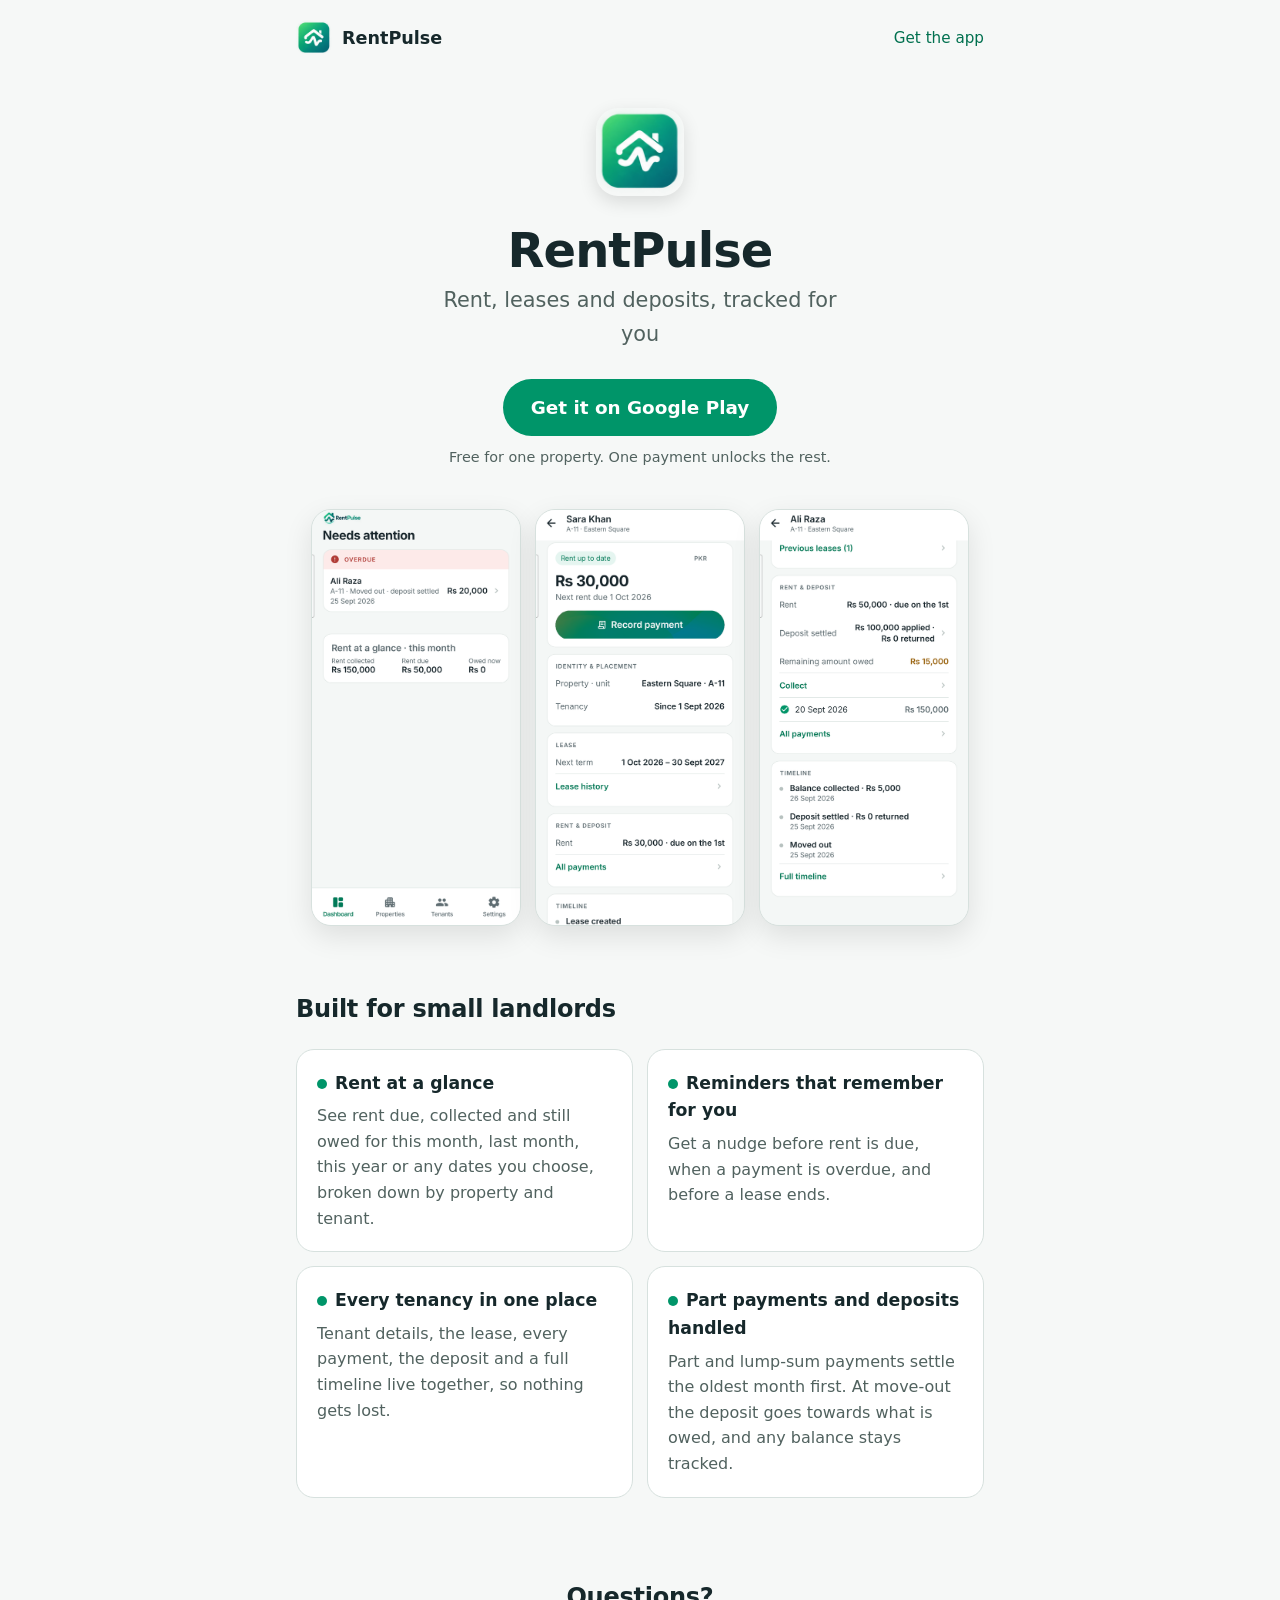
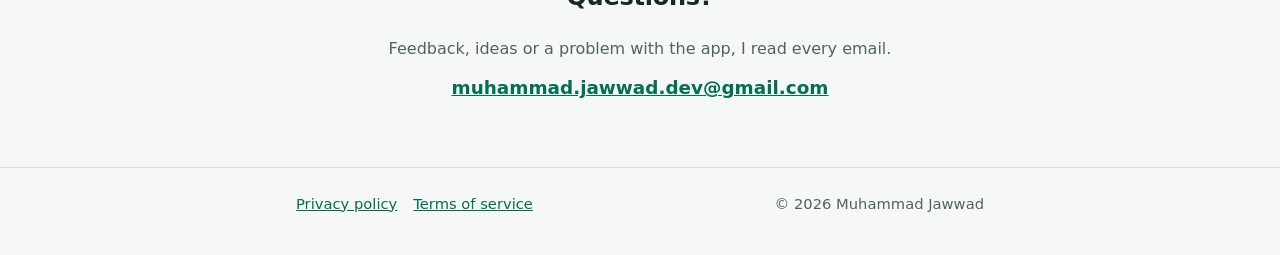
==== index.html @ 375cb02e "Landing page Co-Authored-By: Claude Opus 5.5 <noreply@anthropic.com>" ====
<!DOCTYPE html>
<html lang="en">
<head>
<meta charset="utf-8">
<meta name="viewport" content="width=device-width, initial-scale=1">
<title>RentPulse — rent, leases and deposits, tracked for you</title>
<meta name="description" content="RentPulse keeps track of your tenants, rent, leases and deposits, and reminds you when something needs your attention.">
<link rel="icon" href="assets/app-icon.png">
<link rel="stylesheet" href="styles.css">
</head>
<body>
<header class="site-header">
  <div class="wrap">
    <a class="brand" href="index.html"><img src="assets/app-icon.png" alt="" width="36" height="36">RentPulse</a>
    <a class="back" href="https://play.google.com/store/apps/details?id=dev.jawwad.rentpulse">Get the app</a>
  </div>
</header>
<main class="wrap">
<section class="hero" aria-labelledby="title">
  <img class="icon" src="assets/app-icon.png" alt="RentPulse app icon" width="88" height="88">
  <h1 id="title">RentPulse</h1>
  <p class="tagline">Rent, leases and deposits, tracked for you</p>
  <a class="cta" href="https://play.google.com/store/apps/details?id=dev.jawwad.rentpulse">Get it on Google Play</a>
  <span class="cta-note">Free for one property. One payment unlocks the rest.</span>
  <div class="shots">
    <img src="assets/screen-dashboard.png" alt="RentPulse home screen showing a tenant whose rent is overdue and this month's rent at a glance" width="540" height="1077">
    <img src="assets/screen-tenant.png" alt="A tenant's page showing rent up to date, the lease term and rent details" width="540" height="1077">
    <img src="assets/screen-deposit.png" alt="A former tenant's page showing the deposit settlement, the balance still owed and a timeline" width="540" height="1077">
  </div>
</section>

<section aria-labelledby="features-title">
  <h2 id="features-title">Built for small landlords</h2>
  <div class="features">
    <div class="feature"><h3><span class="dot" aria-hidden="true"></span>Rent at a glance</h3><p>See rent due, collected and still owed for this month, last month, this year or any dates you choose, broken down by property and tenant.</p></div>
    <div class="feature"><h3><span class="dot" aria-hidden="true"></span>Reminders that remember for you</h3><p>Get a nudge before rent is due, when a payment is overdue, and before a lease ends.</p></div>
    <div class="feature"><h3><span class="dot" aria-hidden="true"></span>Every tenancy in one place</h3><p>Tenant details, the lease, every payment, the deposit and a full timeline live together, so nothing gets lost.</p></div>
    <div class="feature"><h3><span class="dot" aria-hidden="true"></span>Part payments and deposits handled</h3><p>Part and lump-sum payments settle the oldest month first. At move-out the deposit goes towards what is owed, and any balance stays tracked.</p></div>
  </div>
</section>

<section class="contact" aria-labelledby="contact-title">
  <h2 id="contact-title">Questions?</h2>
  <p>Feedback, ideas or a problem with the app, I read every email.</p>
  <a class="email" href="mailto:muhammad.jawwad.dev@gmail.com">muhammad.jawwad.dev@gmail.com</a>
</section>
</main>
<footer class="site-footer">
  <div class="wrap">
    <nav aria-label="Legal"><a href="privacy.html">Privacy policy</a><a href="terms.html">Terms of service</a></nav>
    <span>&copy; 2026 Muhammad Jawwad</span>
  </div>
</footer>
</body>
</html>
---- styles.css ----
/* RentPulse landing — one stylesheet for every page. No fonts, frameworks or scripts. */

:root {
  --accent: #009569;          /* BrandPrimary. Fills behind large bold text only (3.8:1 with white). */
  --accent-ink: #00704f;      /* Links and small accent text (5.4:1 on the page background). */
  --accent-soft: #e3f4ee;
  --ink: #16282b;
  --ink-muted: #51625f;
  --line: #d7e1de;
  --page: #f6f8f7;
  --card: #ffffff;
  --radius: 18px;
}

@media (prefers-color-scheme: dark) {
  :root {
    --accent-ink: #5fd3a6;
    --accent-soft: #15332b;
    --ink: #e4edeb;
    --ink-muted: #9fb2ae;
    --line: #2a3b3e;
    --page: #0f1a1c;
    --card: #17282b;
  }
}

* { box-sizing: border-box; }

html { -webkit-text-size-adjust: 100%; }

body {
  margin: 0;
  font-family: system-ui, -apple-system, "Segoe UI", Roboto, "Helvetica Neue", Arial, sans-serif;
  line-height: 1.6;
  color: var(--ink);
  background: var(--page);
}

a { color: var(--accent-ink); }

img { max-width: 100%; height: auto; }

.wrap { max-width: 720px; margin: 0 auto; padding: 0 16px; }

/* Header */
.site-header { padding: 20px 0; }
.site-header .wrap { display: flex; align-items: center; justify-content: space-between; gap: 12px; }
.brand { display: inline-flex; align-items: center; gap: 10px; text-decoration: none; color: var(--ink); font-weight: 700; font-size: 1.1rem; }
.brand img { width: 36px; height: 36px; border-radius: 9px; }
.back { font-size: 0.95rem; text-decoration: none; }

/* Hero */
.hero { text-align: center; padding: 32px 0 16px; }
.hero .icon { width: 88px; height: 88px; border-radius: 22px; box-shadow: 0 6px 18px rgba(0, 0, 0, 0.12); }
.hero h1 { font-size: clamp(2.2rem, 7vw, 3rem); line-height: 1.1; margin: 20px 0 8px; letter-spacing: -0.02em; }
.hero .tagline { font-size: clamp(1.1rem, 3.6vw, 1.3rem); color: var(--ink-muted); margin: 0 auto 28px; max-width: 30ch; }

.cta {
  display: inline-block;
  background: var(--accent);
  color: #fff;
  font-weight: 700;
  font-size: 1.15rem;          /* large bold: 3.8:1 meets WCAG's large-text threshold */
  text-decoration: none;
  padding: 14px 28px;
  border-radius: 999px;
}
.cta:hover, .cta:focus-visible { filter: brightness(0.92); }
.cta-note { display: block; margin-top: 10px; font-size: 0.9rem; color: var(--ink-muted); }

.shots { display: flex; gap: 14px; justify-content: center; margin: 40px 0 8px; }
.shots img {
  width: calc((100% - 28px) / 3);
  max-width: 210px;
  border-radius: 20px;
  border: 1px solid var(--line);
  box-shadow: 0 10px 28px rgba(0, 0, 0, 0.10);
  background: var(--card);
}

/* Sections */
section { padding: 40px 0; }
section h2 { font-size: 1.5rem; margin: 0 0 20px; letter-spacing: -0.01em; }

.features { display: grid; gap: 14px; grid-template-columns: 1fr; }
@media (min-width: 600px) { .features { grid-template-columns: 1fr 1fr; } }
.feature { background: var(--card); border: 1px solid var(--line); border-radius: var(--radius); padding: 20px; }
.feature h3 { margin: 0 0 6px; font-size: 1.08rem; }
.feature p { margin: 0; color: var(--ink-muted); }
.feature .dot { display: inline-block; width: 10px; height: 10px; border-radius: 50%; background: var(--accent); margin-right: 8px; vertical-align: middle; }

.contact { text-align: center; }
.contact p { color: var(--ink-muted); margin: 0 0 12px; }
.contact .email { font-size: 1.15rem; font-weight: 600; }

/* Footer */
.site-footer { border-top: 1px solid var(--line); padding: 24px 0 40px; margin-top: 24px; font-size: 0.92rem; color: var(--ink-muted); }
.site-footer .wrap { display: flex; flex-wrap: wrap; gap: 8px 20px; justify-content: space-between; }
.site-footer nav a { margin-right: 16px; }

/* Legal pages */
.legal { padding: 8px 0 24px; }
.legal h1 { font-size: clamp(1.7rem, 5vw, 2.2rem); line-height: 1.2; letter-spacing: -0.01em; }
.legal h2 { margin-top: 2em; font-size: 1.25rem; }
.legal table { border-collapse: collapse; width: 100%; font-size: 0.95em; display: block; overflow-x: auto; }
.legal th, .legal td { border: 1px solid var(--line); padding: 8px 10px; text-align: left; vertical-align: top; }
.legal th { background: var(--accent-soft); }
.legal a { word-break: break-word; }
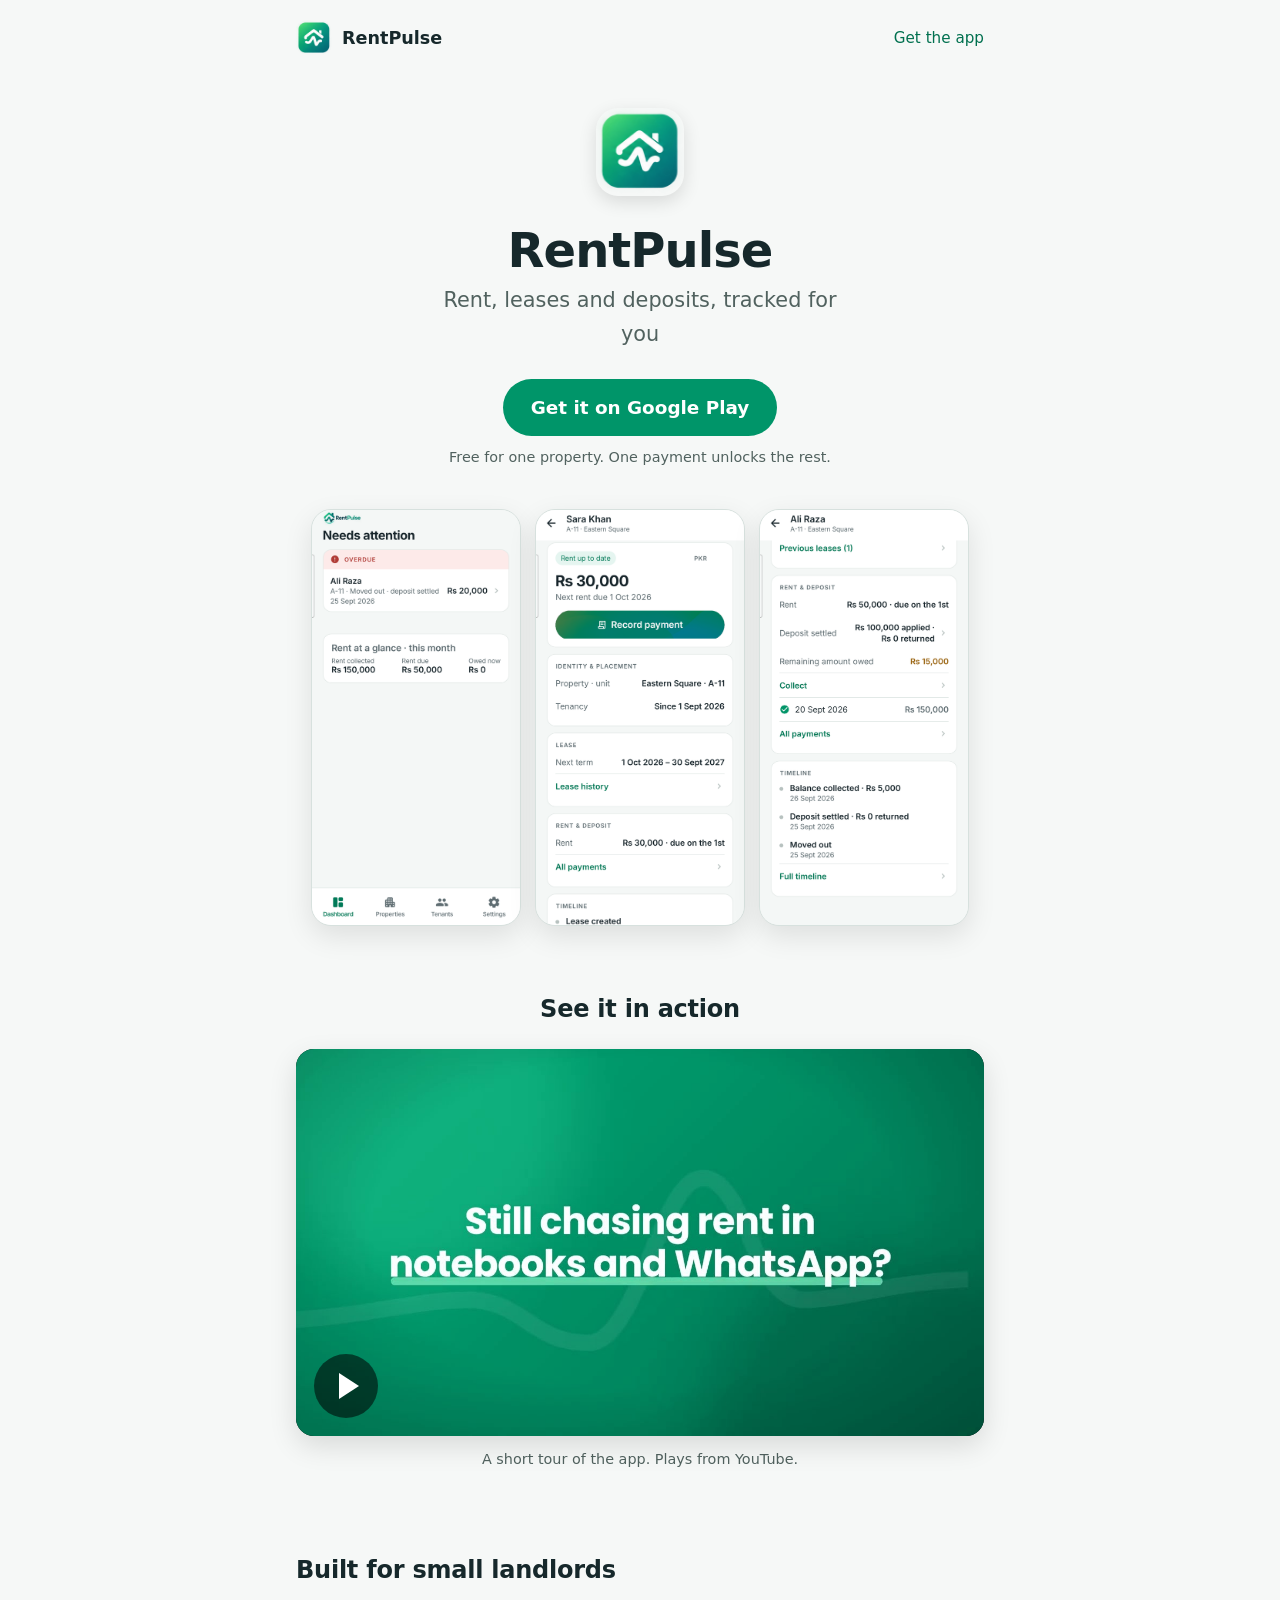
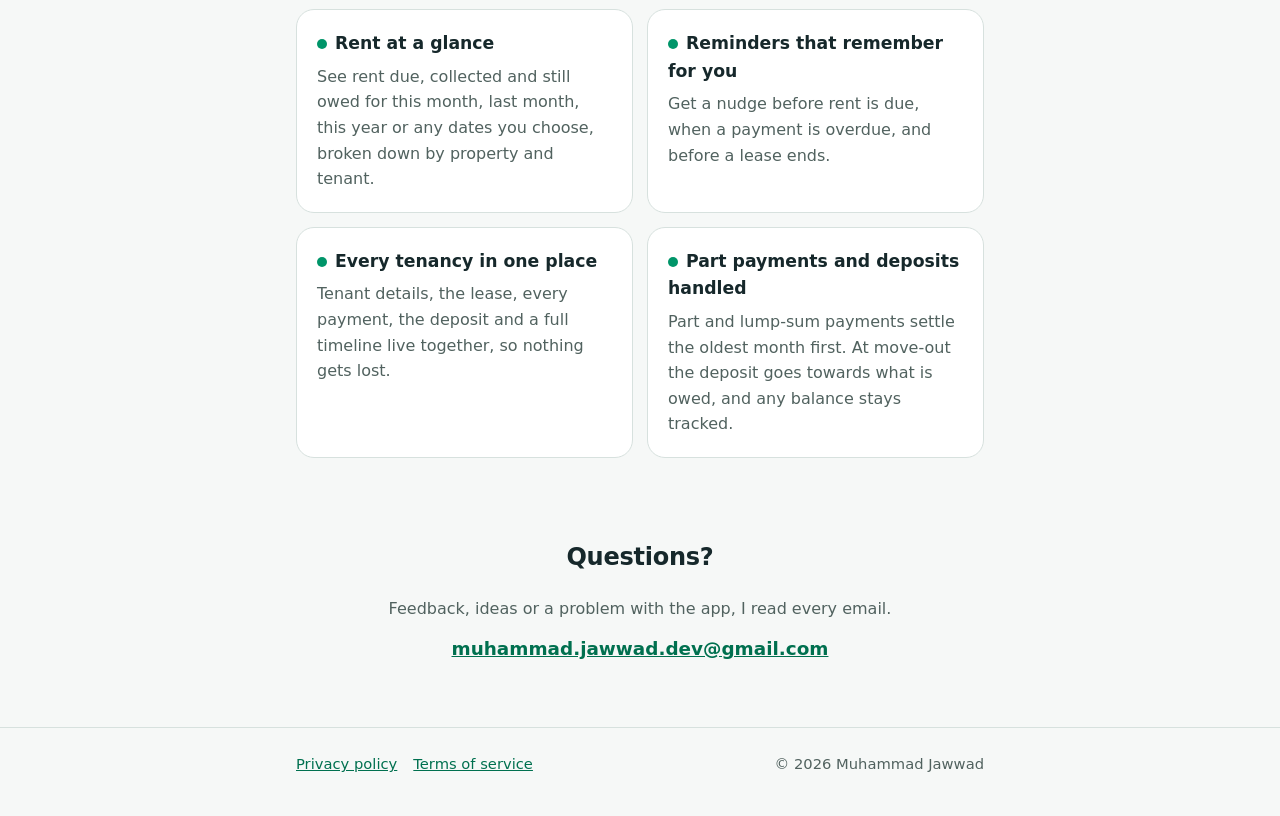
==== commit 3e398529: "Add the promo video, loaded from YouTube only when played Co-Authored-By: Claude Opus 5.5 <noreply@a" ====
--- a/index.html
+++ b/index.html
@@ -29,6 +29,16 @@
   </div>
 </section>
 
+<section class="video" aria-labelledby="video-title">
+  <h2 id="video-title">See it in action</h2>
+  <!-- A local poster until clicked, so the page loads nothing from YouTube unless the visitor asks. -->
+  <a class="video-frame" href="https://www.youtube.com/watch?v=L1wYEZfRYd0" data-youtube="L1wYEZfRYd0">
+    <img src="assets/video-poster.jpg" alt="Play the RentPulse video: Still chasing rent in notebooks and WhatsApp?" width="1280" height="720" loading="lazy">
+    <span class="play" aria-hidden="true"></span>
+  </a>
+  <p class="video-note">A short tour of the app. Plays from YouTube.</p>
+</section>
+
 <section aria-labelledby="features-title">
   <h2 id="features-title">Built for small landlords</h2>
   <div class="features">
@@ -51,5 +61,18 @@
     <span>&copy; 2026 Muhammad Jawwad</span>
   </div>
 </footer>
+<script>
+document.querySelectorAll('[data-youtube]').forEach(function (link) {
+  link.addEventListener('click', function (e) {
+    e.preventDefault();
+    var frame = document.createElement('iframe');
+    frame.src = 'https://www.youtube-nocookie.com/embed/' + link.dataset.youtube + '?autoplay=1&rel=0';
+    frame.title = 'RentPulse video';
+    frame.allow = 'autoplay; encrypted-media; picture-in-picture; fullscreen';
+    frame.allowFullscreen = true;
+    link.replaceWith(frame);
+  });
+});
+</script>
 </body>
 </html>
--- a/styles.css
+++ b/styles.css
@@ -1,4 +1,4 @@
-/* RentPulse landing — one stylesheet for every page. No fonts, frameworks or scripts. */
+/* RentPulse landing — one stylesheet for every page. No fonts or frameworks; one small inline script loads the video on click. */
 
 :root {
   --accent: #009569;          /* BrandPrimary. Fills behind large bold text only (3.8:1 with white). */
@@ -82,6 +82,36 @@
 section { padding: 40px 0; }
 section h2 { font-size: 1.5rem; margin: 0 0 20px; letter-spacing: -0.01em; }
 
+/* Video: a local poster until clicked, then the YouTube player in the same 16:9 box. */
+.video { text-align: center; }
+.video-frame, .video iframe {
+  display: block;
+  position: relative;
+  width: 100%;
+  aspect-ratio: 16 / 9;
+  border: 0;
+  border-radius: var(--radius);
+  overflow: hidden;
+  box-shadow: 0 10px 28px rgba(0, 0, 0, 0.12);
+  background: #000;
+}
+.video-frame img { display: block; width: 100%; height: 100%; object-fit: cover; }
+.video-frame .play {
+  position: absolute; left: 18px; bottom: 18px;   /* a corner, clear of the poster's headline */
+  width: 64px; height: 64px;
+  border-radius: 50%;
+  background: rgba(0, 0, 0, 0.55);
+  transition: transform 0.15s ease, background 0.15s ease;
+}
+.video-frame .play::after {
+  content: ""; position: absolute; left: 25px; top: 19px;
+  border-style: solid; border-width: 13px 0 13px 20px;
+  border-color: transparent transparent transparent #fff;
+}
+.video-frame:hover .play, .video-frame:focus-visible .play { transform: scale(1.08); background: var(--accent); }
+.video-frame:focus-visible { outline: 3px solid var(--accent-ink); outline-offset: 3px; }
+.video-note { margin: 12px 0 0; font-size: 0.9rem; color: var(--ink-muted); }
+
 .features { display: grid; gap: 14px; grid-template-columns: 1fr; }
 @media (min-width: 600px) { .features { grid-template-columns: 1fr 1fr; } }
 .feature { background: var(--card); border: 1px solid var(--line); border-radius: var(--radius); padding: 20px; }
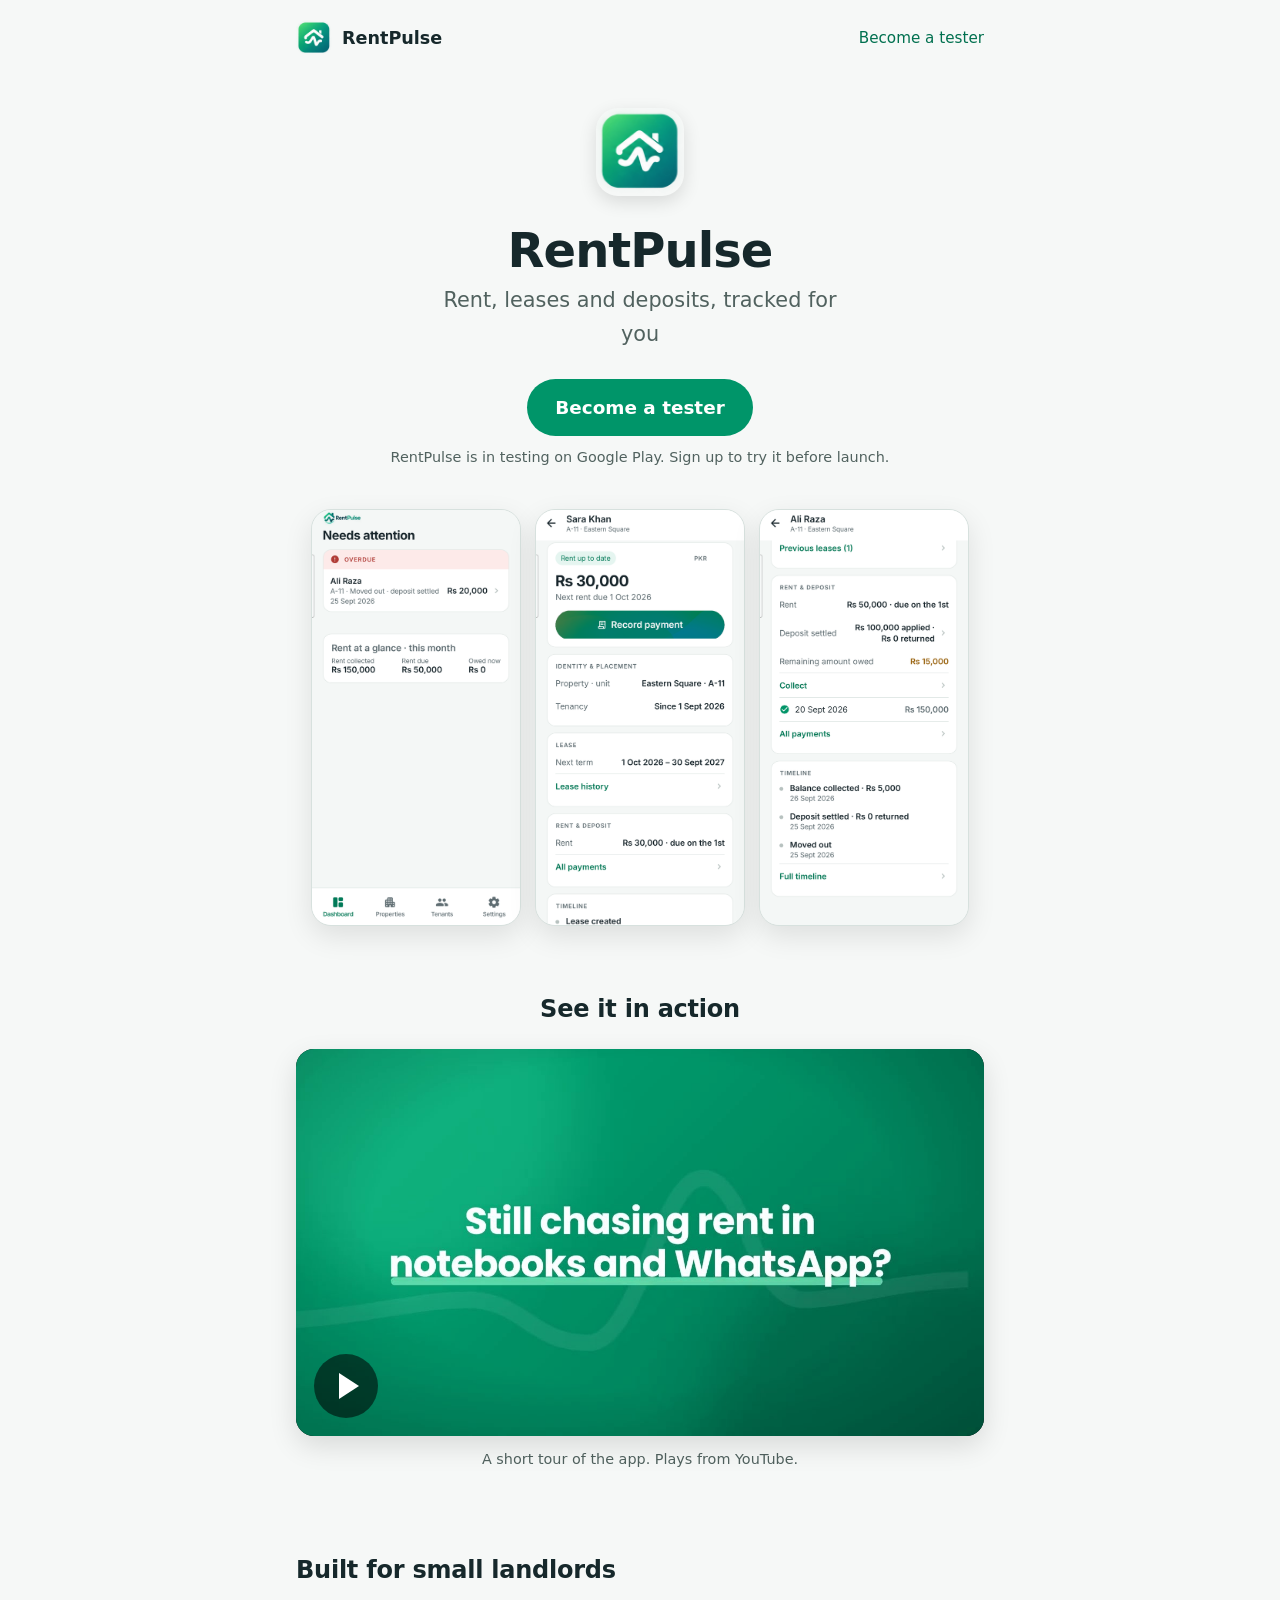
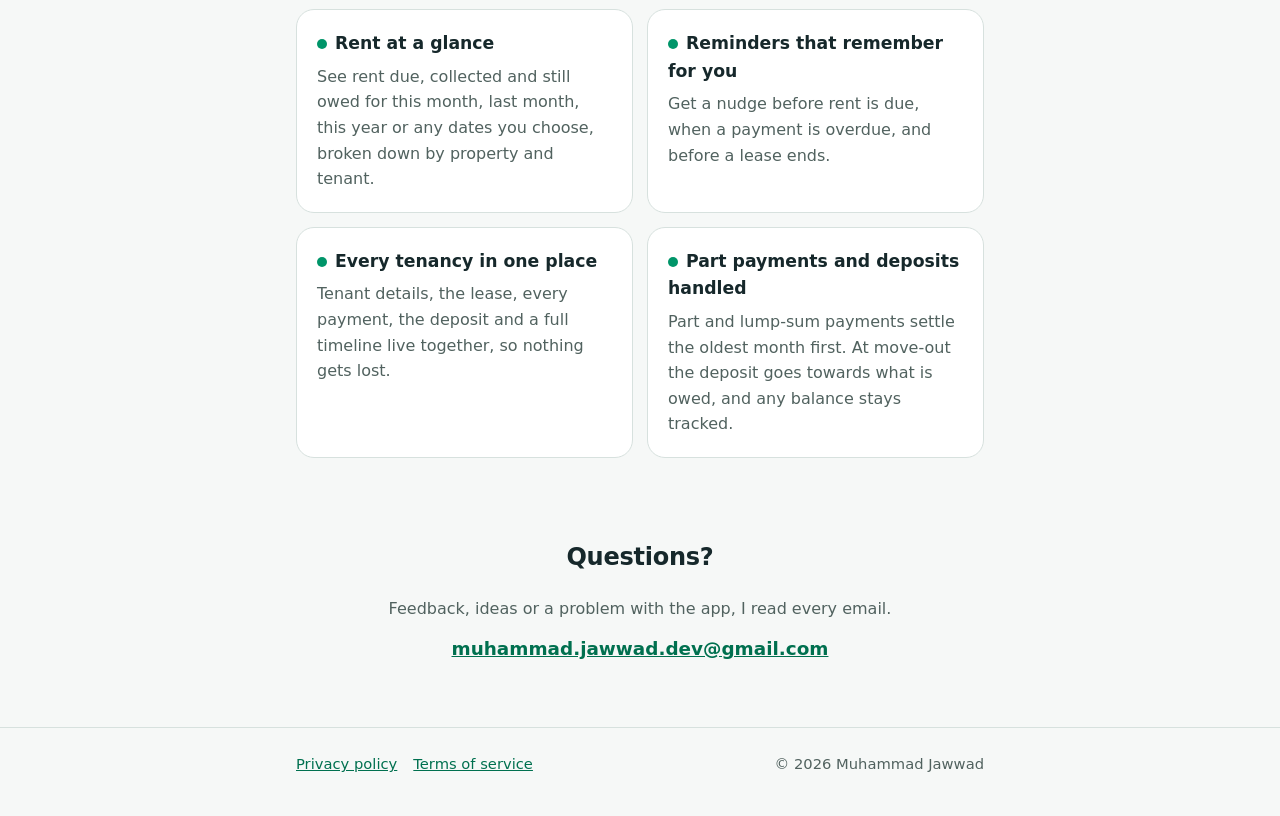
==== commit 9295bf24: "Point the landing buttons at the tester sign-up form until launch Co-Authored-By: Claude Opus 5.5 <n" ====
--- a/index.html
+++ b/index.html
@@ -12,7 +12,7 @@
 <header class="site-header">
   <div class="wrap">
     <a class="brand" href="index.html"><img src="assets/app-icon.png" alt="" width="36" height="36">RentPulse</a>
-    <a class="back" href="https://play.google.com/store/apps/details?id=dev.jawwad.rentpulse">Get the app</a>
+    <a class="back" href="https://docs.google.com/forms/d/e/1FAIpQLSf4WM2dcnaSzgVcKShWQMtfykzJgLSQhQq3bov_GefftfD57w/viewform">Become a tester</a>
   </div>
 </header>
 <main class="wrap">
@@ -20,8 +20,10 @@
   <img class="icon" src="assets/app-icon.png" alt="RentPulse app icon" width="88" height="88">
   <h1 id="title">RentPulse</h1>
   <p class="tagline">Rent, leases and deposits, tracked for you</p>
-  <a class="cta" href="https://play.google.com/store/apps/details?id=dev.jawwad.rentpulse">Get it on Google Play</a>
-  <span class="cta-note">Free for one property. One payment unlocks the rest.</span>
+  <!-- Testing phase: the Play store page isn't public until launch, so both buttons lead to the tester sign-up.
+       At launch, point them back to https://play.google.com/store/apps/details?id=dev.jawwad.rentpulse -->
+  <a class="cta" href="https://docs.google.com/forms/d/e/1FAIpQLSf4WM2dcnaSzgVcKShWQMtfykzJgLSQhQq3bov_GefftfD57w/viewform">Become a tester</a>
+  <span class="cta-note">RentPulse is in testing on Google Play. Sign up to try it before launch.</span>
   <div class="shots">
     <img src="assets/screen-dashboard.png" alt="RentPulse home screen showing a tenant whose rent is overdue and this month's rent at a glance" width="540" height="1077">
     <img src="assets/screen-tenant.png" alt="A tenant's page showing rent up to date, the lease term and rent details" width="540" height="1077">
